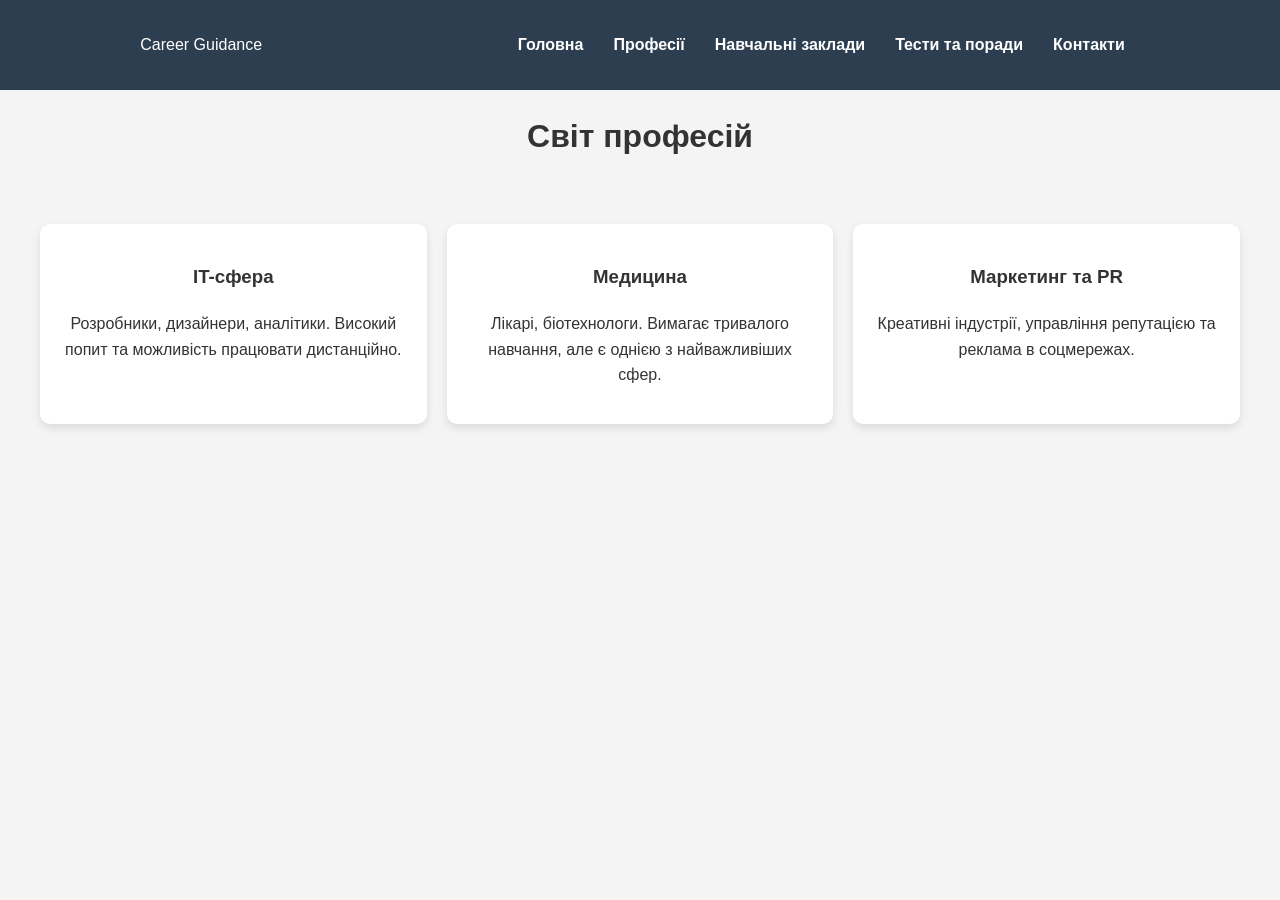
==== professions.html @ 86cda065 "Add files via upload" ====
<!DOCTYPE html>
<html lang="uk">
<head>
    <meta charset="UTF-8">
    <title>Професії - Career Guidance</title>
    <link rel="stylesheet" href="style.css">
</head>
<body>
    <header>
       <nav>
    <div class="logo">Career Guidance</div>
    <ul>
        <li><a href="index.html">Головна</a></li>
        <li><a href="professions.html">Професії</a></li>
        <li><a href="universities.html">Навчальні заклади</a></li>
        <li><a href="tests.html">Тести та поради</a></li>
        <li><a href="#contacts">Контакти</a></li> 
    </ul>
</nav>
    </header>

    <main class="info-section">
        <h1 style="text-align: center;">Світ професій</h1>
        <div class="features">
            <div class="card">
                <h3>IT-сфера</h3>
                <p>Розробники, дизайнери, аналітики. Високий попит та можливість працювати дистанційно.</p>
            </div>
            <div class="card">
                <h3>Медицина</h3>
                <p>Лікарі, біотехнологи. Вимагає тривалого навчання, але є однією з найважливіших сфер.</p>
            </div>
            <div class="card">
                <h3>Маркетинг та PR</h3>
                <p>Креативні індустрії, управління репутацією та реклама в соцмережах.</p>
            </div>
        </div>
    </main>
</body>
</html>
---- style.css ----
body {
    font-family: 'Segoe UI', Tahoma, Geneva, Verdana, sans-serif;
    margin: 0;
    line-height: 1.6;
    color: #333;
    background-color: #f4f4f4;
}

header {
    background: #2c3e50;
    color: #fff;
    padding: 1rem 0;
    position: sticky;
    top: 0;
    z-index: 1000;
}

nav {
    display: flex;
    justify-content: space-around;
    align-items: center;
    max-width: 1200px;
    margin: auto;
}

nav ul {
    display: flex;
    list-style: none;
}

nav ul li {
    margin: 0 15px;
}

nav ul li a {
    color: #fff;
    text-decoration: none;
    font-weight: bold;
    transition: 0.3s;
}

nav ul li a:hover {
    color: #3498db;
}

.hero {
    background: linear-gradient(rgba(0,0,0,0.6), rgba(0,0,0,0.6)), url('images/hero-bg.jpg') no-repeat center center/cover;
    height: 60vh;
    display: flex;
    flex-direction: column;
    justify-content: center;
    align-items: center;
    color: #fff;
    text-align: center;
}

.hero h1 {
    font-size: 3rem;
    margin-bottom: 10px;
}

.features {
    display: grid;
    grid-template-columns: repeat(auto-fit, minmax(250px, 1fr));
    gap: 20px;
    padding: 40px;
    max-width: 1200px;
    margin: auto;
}

.card {
    background: #fff;
    padding: 20px;
    border-radius: 10px;
    box-shadow: 0 4px 8px rgba(0,0,0,0.1);
    text-align: center;
    transition: transform 0.3s;
}

.card:hover {
    transform: translateY(-10px);
}

.btn {
    background: #3498db;
    color: white;
    padding: 10px 20px;
    border: none;
    border-radius: 5px;
    cursor: pointer;
    font-size: 1rem;
}

footer {
    background: #2c3e50;
    color: white;
    text-align: center;
    padding: 20px 0;
    margin-top: 40px;
}
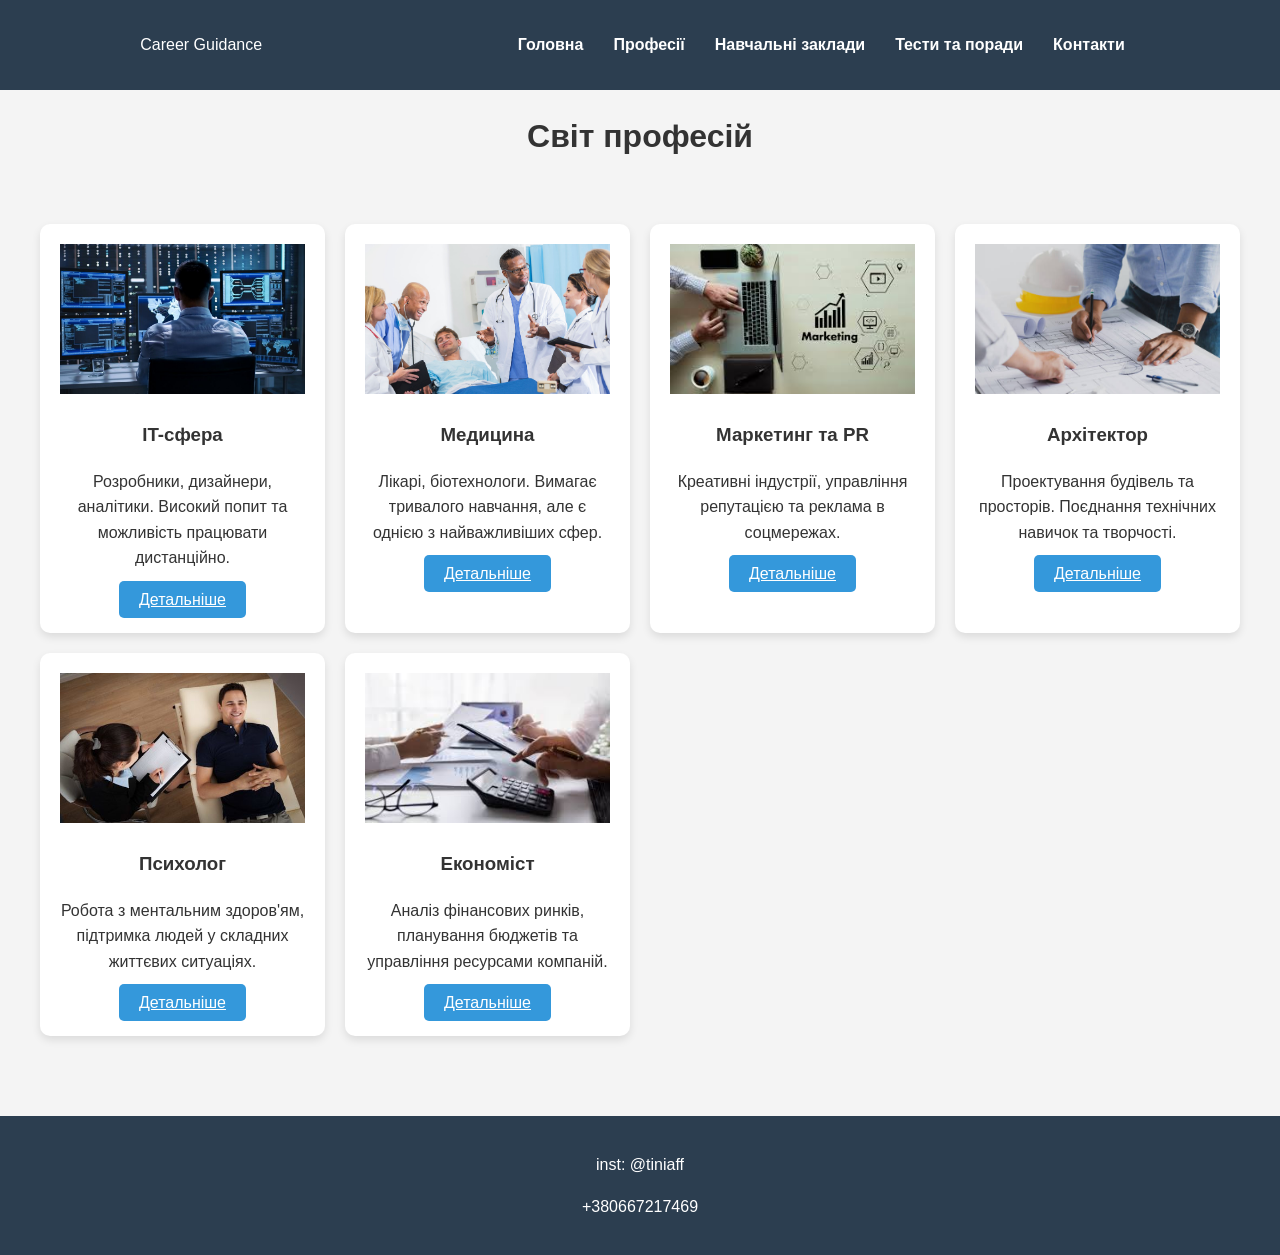
==== commit dfc06d92: "Add files via upload" ====
--- a/professions.html
+++ b/professions.html
@@ -7,34 +7,70 @@
 </head>
 <body>
     <header>
-       <nav>
-    <div class="logo">Career Guidance</div>
-    <ul>
-        <li><a href="index.html">Головна</a></li>
-        <li><a href="professions.html">Професії</a></li>
-        <li><a href="universities.html">Навчальні заклади</a></li>
-        <li><a href="tests.html">Тести та поради</a></li>
-        <li><a href="#contacts">Контакти</a></li> 
-    </ul>
-</nav>
+        <nav>
+            <div class="logo">Career Guidance</div>
+            <ul>
+                <li><a href="index.html">Головна</a></li>
+                <li><a href="professions.html">Професії</a></li>
+                <li><a href="universities.html">Навчальні заклади</a></li>
+                <li><a href="tests.html">Тести та поради</a></li>
+                <li><a href="#contacts">Контакти</a></li> 
+            </ul>
+        </nav>
     </header>
 
     <main class="info-section">
         <h1 style="text-align: center;">Світ професій</h1>
         <div class="features">
+            
             <div class="card">
+                <img src="images/it.jpg" alt="IT" style="width:100%; height:150px; object-fit:cover;">
                 <h3>IT-сфера</h3>
                 <p>Розробники, дизайнери, аналітики. Високий попит та можливість працювати дистанційно.</p>
+                <a href="#" class="btn">Детальніше</a>
             </div>
+
             <div class="card">
+                <img src="images/doctor.jpg" alt="Медицина" style="width:100%; height:150px; object-fit:cover;">
                 <h3>Медицина</h3>
                 <p>Лікарі, біотехнологи. Вимагає тривалого навчання, але є однією з найважливіших сфер.</p>
+                <a href="#" class="btn">Детальніше</a>
             </div>
+
             <div class="card">
+                <img src="images/marketing.jpg" alt="Маркетинг" style="width:100%; height:150px; object-fit:cover;">
                 <h3>Маркетинг та PR</h3>
                 <p>Креативні індустрії, управління репутацією та реклама в соцмережах.</p>
+                <a href="#" class="btn">Детальніше</a>
             </div>
+
+            <div class="card">
+                <img src="images/architect.jpg" alt="Архітектор" style="width:100%; height:150px; object-fit:cover;">
+                <h3>Архітектор</h3>
+                <p>Проектування будівель та просторів. Поєднання технічних навичок та творчості.</p>
+                <a href="#" class="btn">Детальніше</a>
+            </div>
+
+            <div class="card">
+                <img src="images/psychology.jpg" alt="Психолог" style="width:100%; height:150px; object-fit:cover;">
+                <h3>Психолог</h3>
+                <p>Робота з ментальним здоров'ям, підтримка людей у складних життєвих ситуаціях.</p>
+                <a href="#" class="btn">Детальніше</a>
+            </div>
+
+            <div class="card">
+                <img src="images/finance.jpg" alt="Економіка" style="width:100%; height:150px; object-fit:cover;">
+                <h3>Економіст</h3>
+                <p>Аналіз фінансових ринків, планування бюджетів та управління ресурсами компаній.</p>
+                <a href="#" class="btn">Детальніше</a>
+            </div>
+
         </div>
     </main>
+
+    <footer>
+        <p>inst: @tiniaff</p>
+        <p>+380667217469</p>
+    </footer>
 </body>
 </html>
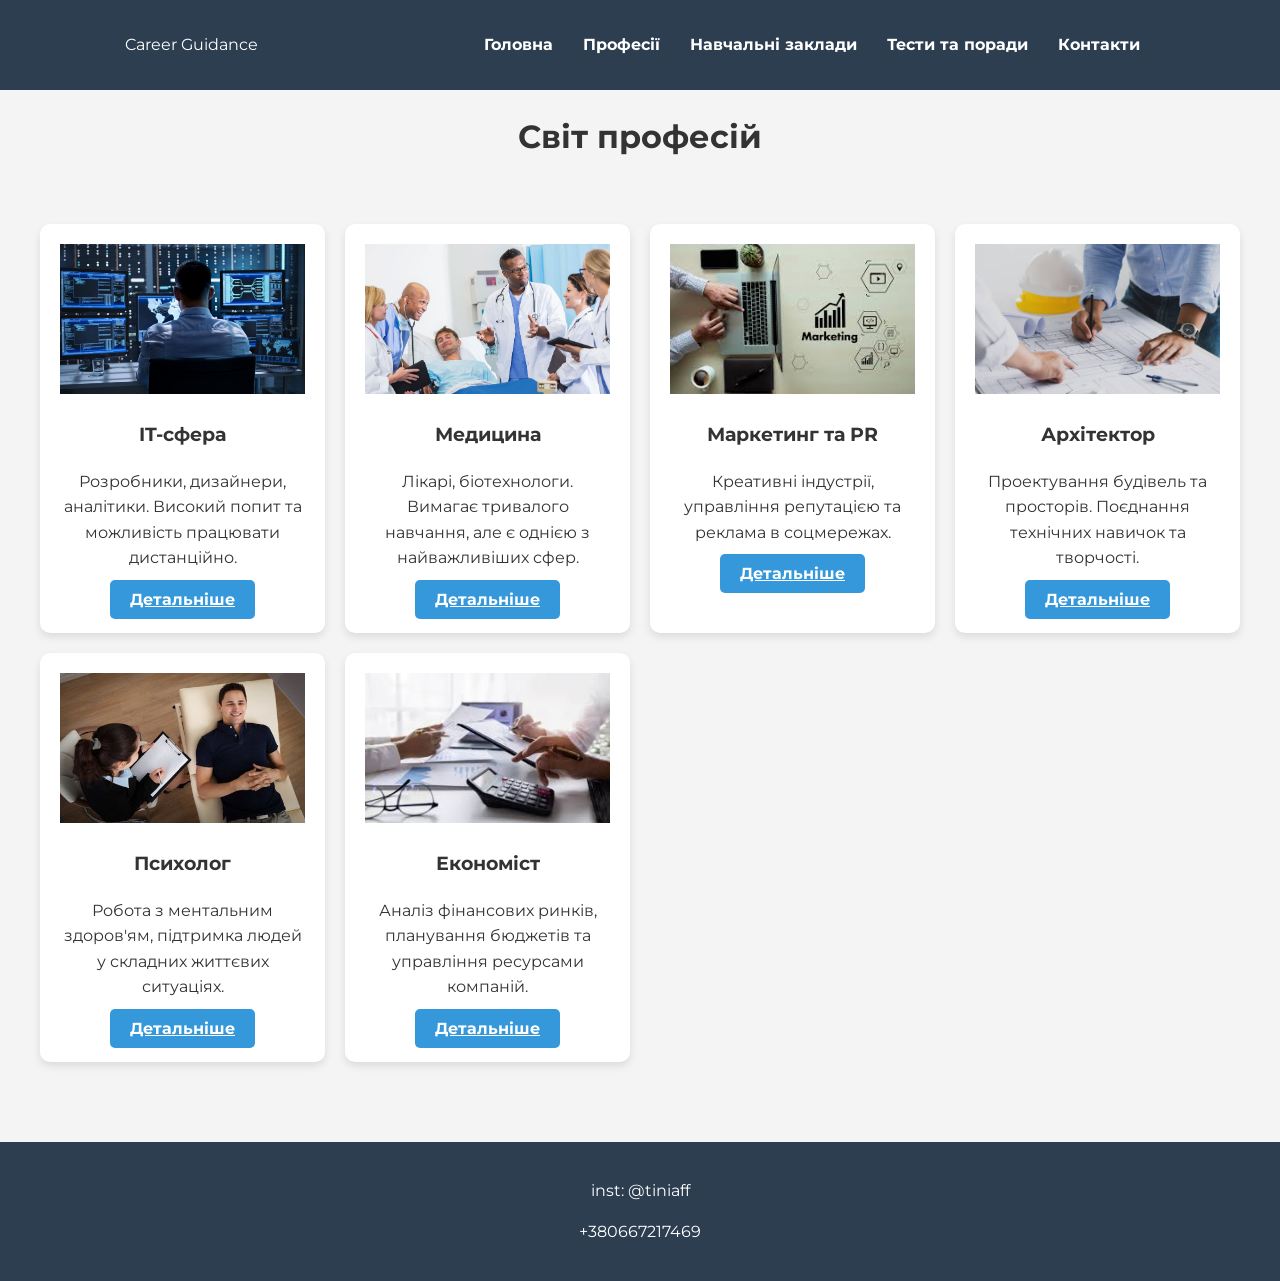
==== commit a9d129f9: "Add files via upload" ====
--- a/professions.html
+++ b/professions.html
@@ -3,6 +3,7 @@
 <head>
     <meta charset="UTF-8">
     <title>Професії - Career Guidance</title>
+    <link href="https://fonts.googleapis.com/css2?family=Montserrat:wght@400;700&display=swap" rel="stylesheet">
     <link rel="stylesheet" href="style.css">
 </head>
 <body>
--- a/style.css
+++ b/style.css
@@ -1,5 +1,6 @@
 body {
-    font-family: 'Segoe UI', Tahoma, Geneva, Verdana, sans-serif;
+    /* Підключаємо Montserrat. Якщо його не буде, браузер вибере Arial */
+    font-family: 'Montserrat', sans-serif; 
     margin: 0;
     line-height: 1.6;
     color: #333;
@@ -44,7 +45,7 @@
 }
 
 .hero {
-    background: linear-gradient(rgba(0,0,0,0.6), rgba(0,0,0,0.6)), url('images/hero-bg.jpg') no-repeat center center/cover;
+    background: linear-gradient(rgba(0,0,0,0.6), rgba(0,0,0,0.6)), url('./images/hero-bg.jpg') no-repeat center center/cover;
     height: 60vh;
     display: flex;
     flex-direction: column;
@@ -57,6 +58,7 @@
 .hero h1 {
     font-size: 3rem;
     margin-bottom: 10px;
+    font-weight: 700; /* Робимо заголовок жирнішим */
 }
 
 .features {
@@ -82,6 +84,7 @@
 }
 
 .btn {
+    font-family: 'Montserrat', sans-serif; /* Додаємо шрифт і для кнопки */
     background: #3498db;
     color: white;
     padding: 10px 20px;
@@ -89,6 +92,7 @@
     border-radius: 5px;
     cursor: pointer;
     font-size: 1rem;
+    font-weight: bold;
 }
 
 footer {
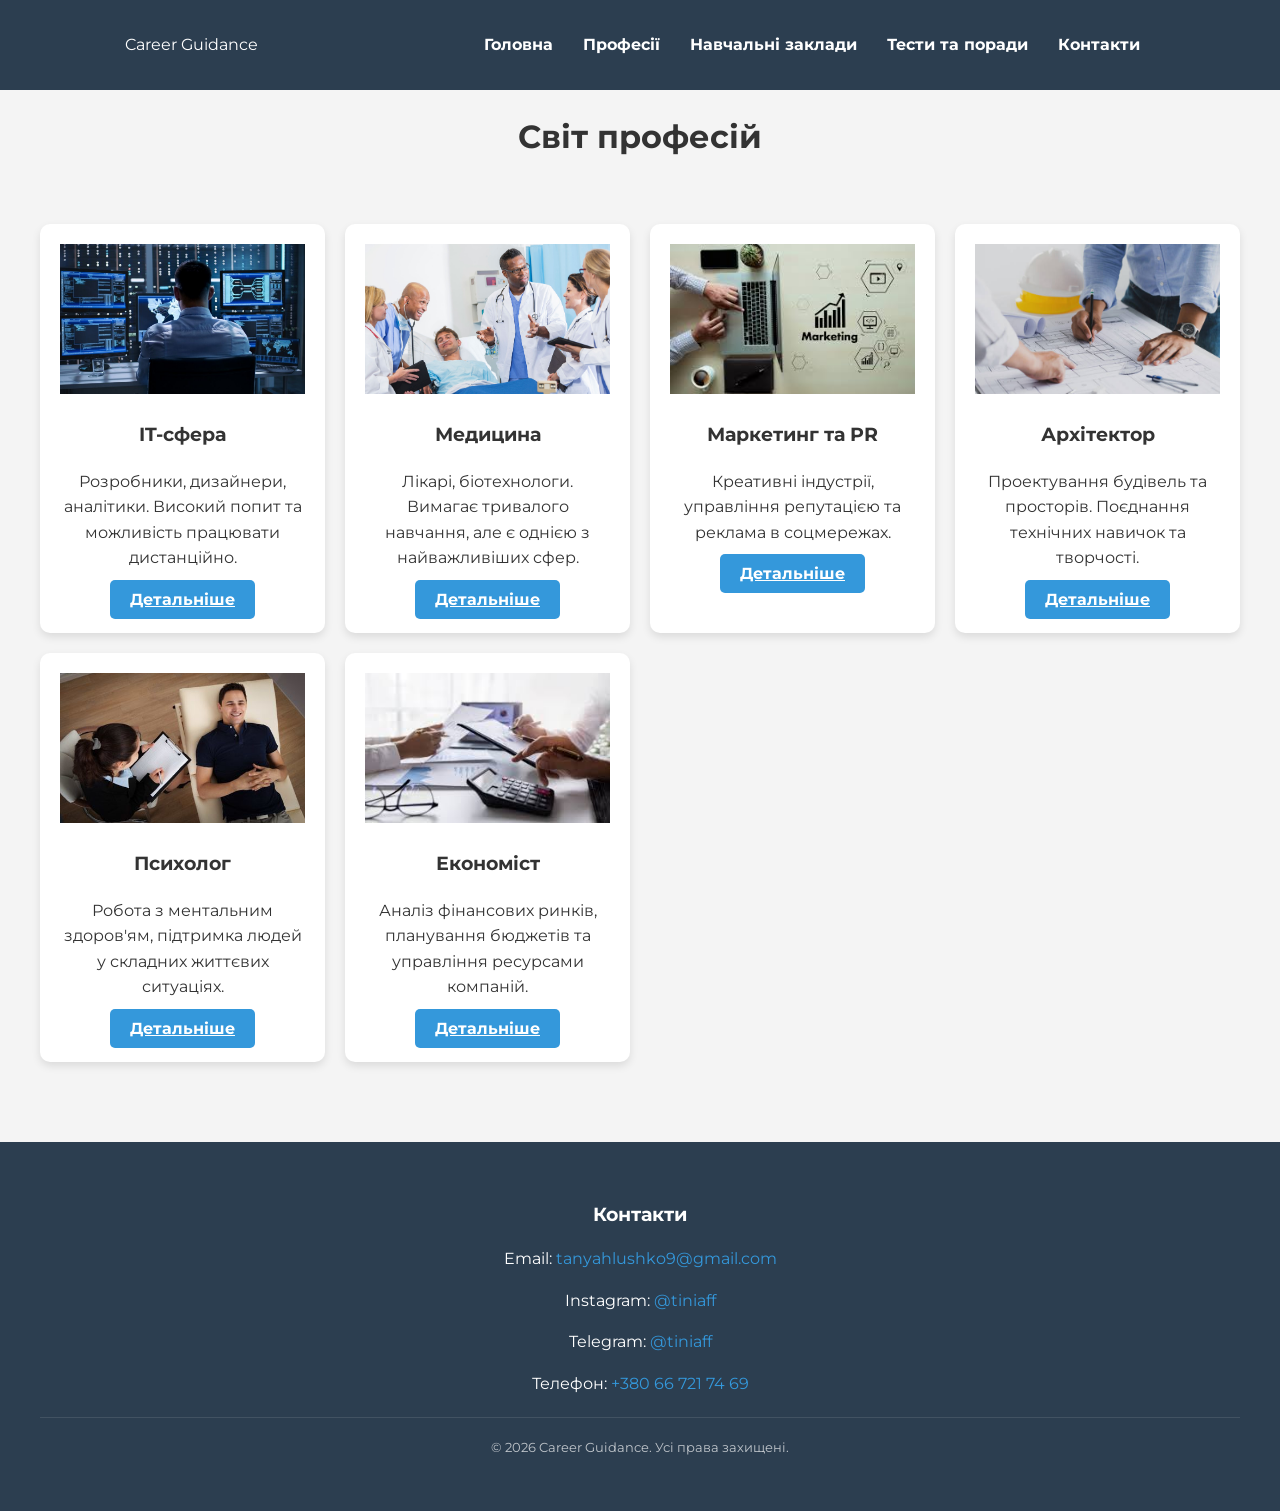
==== commit 2d5df2d2: "Add files via upload" ====
--- a/professions.html
+++ b/professions.html
@@ -69,9 +69,19 @@
         </div>
     </main>
 
-    <footer>
-        <p>inst: @tiniaff</p>
-        <p>+380667217469</p>
+    <footer id="contacts">
+        <div style="max-width: 1200px; margin: auto; padding: 20px;">
+            <h3>Контакти</h3>
+            <p>Email: <a href="mailto:tanyahlushko9@gmail.com" style="color: #3498db;">tanyahlushko9@gmail.com</a></p>
+            <p>Instagram: <a href="https://instagram.com/tiniaff" target="_blank" style="color: #3498db;">@tiniaff</a></p>
+            <p>Telegram: <a href="https://t.me/tiniaff" target="_blank" style="color: #3498db;">@tiniaff</a></p>
+            <p>Телефон: <a href="tel:+380667217469" style="color: #3498db;">+380 66 721 74 69</a></p>
+            
+            <hr style="border: 0; border-top: 1px solid rgba(255,255,255,0.1); margin: 20px 0;">
+            
+            <p style="font-size: 0.8rem; opacity: 0.7;">&copy; 2026 Career Guidance. Усі права захищені.</p>
+        </div>
     </footer>
+
 </body>
 </html>
--- a/style.css
+++ b/style.css
@@ -1,5 +1,4 @@
 body {
-    /* Підключаємо Montserrat. Якщо його не буде, браузер вибере Arial */
     font-family: 'Montserrat', sans-serif; 
     margin: 0;
     line-height: 1.6;
@@ -58,7 +57,7 @@
 .hero h1 {
     font-size: 3rem;
     margin-bottom: 10px;
-    font-weight: 700; /* Робимо заголовок жирнішим */
+    font-weight: 700; 
 }
 
 .features {
@@ -84,7 +83,7 @@
 }
 
 .btn {
-    font-family: 'Montserrat', sans-serif; /* Додаємо шрифт і для кнопки */
+    font-family: 'Montserrat', sans-serif; 
     background: #3498db;
     color: white;
     padding: 10px 20px;
@@ -101,4 +100,17 @@
     text-align: center;
     padding: 20px 0;
     margin-top: 40px;
+}
+footer a {
+    text-decoration: none;
+    transition: 0.3s;
+}
+
+footer a:hover {
+    text-decoration: underline;
+}
+
+footer h3 {
+    margin-bottom: 15px;
+    font-weight: 700;
 }
